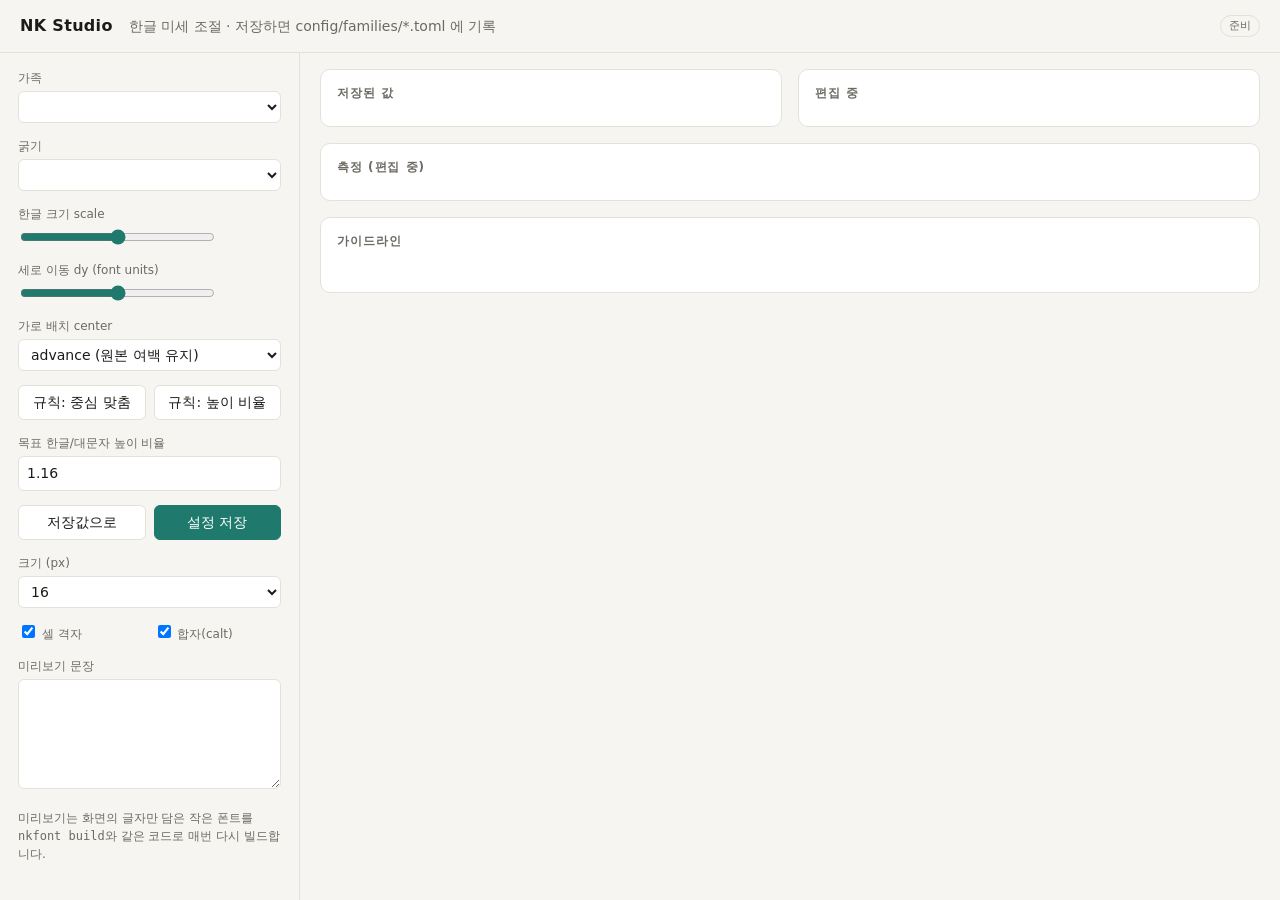
==== src/nkfont/studio/static/index.html @ 0927cf05 "Add NK Serif and NK Pixel prototypes, NK Studio tuning UI and Pages site - NK Serif: IBM Plex Mono +" ====
<!doctype html>
<html lang="ko">
<head>
<meta charset="utf-8">
<meta name="viewport" content="width=device-width, initial-scale=1">
<title>NK Studio</title>
<style>
:root{--bg:#f6f5f1;--panel:#fff;--ink:#1c1b19;--mute:#6d6a63;--line:#e4e1d9;--grid:rgba(40,120,110,.13);--acc:#1f7a6d;--acc2:#c2571a;--guide:rgba(194,87,26,.55);--guide2:rgba(31,122,109,.6)}
@media (prefers-color-scheme:dark){:root{--bg:#121311;--panel:#1b1c1a;--ink:#ecebe6;--mute:#9a978f;--line:#2d2e2b;--grid:rgba(90,200,180,.12);--acc:#5cc6b4;--acc2:#f08a4b;--guide:rgba(240,138,75,.6);--guide2:rgba(92,198,180,.6)}}
*{box-sizing:border-box}body{margin:0;background:var(--bg);color:var(--ink);font:14px/1.5 system-ui,-apple-system,"Apple SD Gothic Neo","Noto Sans KR",sans-serif}
header{display:flex;align-items:center;gap:16px;padding:14px 20px;border-bottom:1px solid var(--line)}
header b{font-size:16px;letter-spacing:.02em}header span{color:var(--mute)}
main{display:grid;grid-template-columns:300px 1fr;min-height:calc(100vh - 53px)}
aside{border-right:1px solid var(--line);padding:16px 18px;display:flex;flex-direction:column;gap:14px}
section{padding:16px 20px;display:flex;flex-direction:column;gap:16px;min-width:0}
label{display:block;font-size:12px;color:var(--mute);margin-bottom:4px}
select,textarea,button,input[type=number]{font:inherit;color:inherit;background:var(--panel);border:1px solid var(--line);border-radius:6px;padding:6px 8px}
select{width:100%}textarea{width:100%;min-height:110px;font-family:ui-monospace,monospace;font-size:12px}
.row{display:flex;gap:8px;align-items:center}.row>*{flex:1}
input[type=range]{width:100%;accent-color:var(--acc)}
.val{font-variant-numeric:tabular-nums;font-family:ui-monospace,monospace;min-width:56px;text-align:right;flex:0 0 auto}
button{cursor:pointer}button.primary{background:var(--acc);border-color:var(--acc);color:#fff}
button:disabled{opacity:.45;cursor:default}
.card{background:var(--panel);border:1px solid var(--line);border-radius:10px;padding:14px 16px;overflow:auto}
.card h3{margin:0 0 10px;font-size:12px;font-weight:600;color:var(--mute);text-transform:uppercase;letter-spacing:.08em}
.pair{display:grid;grid-template-columns:1fr 1fr;gap:16px}
pre.spec{margin:0;white-space:pre;background-image:linear-gradient(to right,var(--grid) 1px,transparent 1px);background-size:1ch 100%;background-position:0 0;width:max-content;min-width:100%}
pre.spec.nogrid{background-image:none}
pre.spec .ln{display:block;box-shadow:inset 0 -1px 0 var(--grid)}
.insp{position:relative;white-space:pre;width:max-content}
.guide{position:absolute;left:0;right:0;height:0;border-top:1px dashed var(--guide)}
.guide.g2{border-top-color:var(--guide2)}
.guide i{position:absolute;right:100%;margin-right:6px;transform:translateY(-50%);font:10px ui-monospace,monospace;color:var(--mute);font-style:normal;white-space:nowrap}
.inspwrap{padding:4px 0 14px 90px;overflow:auto}
.metrics{display:grid;grid-template-columns:repeat(auto-fill,minmax(150px,1fr));gap:8px}
.metric{border:1px solid var(--line);border-radius:8px;padding:8px 10px}.metric b{display:block;font:600 18px ui-monospace,monospace}.metric span{font-size:11px;color:var(--mute)}
.hint{font-size:12px;color:var(--mute)}.err{color:#c0392b;font-size:12px;white-space:pre-wrap}
.pill{font-size:11px;padding:2px 8px;border-radius:99px;border:1px solid var(--line);color:var(--mute)}
@media (max-width:900px){main{grid-template-columns:1fr}aside{border-right:0;border-bottom:1px solid var(--line)}.pair{grid-template-columns:1fr}}
</style>
</head>
<body>
<header><b>NK Studio</b><span>한글 미세 조절 · 저장하면 config/families/*.toml 에 기록</span><span id="status" class="pill" style="margin-left:auto">준비</span></header>
<main>
<aside>
  <div><label>가족</label><select id="family"></select></div>
  <div><label>굵기</label><select id="weight"></select></div>
  <div>
    <label>한글 크기 scale</label>
    <div class="row"><input id="scale" type="range" min="0.84" max="1.10" step="0.005"><span class="val" id="scaleV"></span></div>
  </div>
  <div>
    <label>세로 이동 dy (font units)</label>
    <div class="row"><input id="dy" type="range" min="-100" max="80" step="1"><span class="val" id="dyV"></span></div>
  </div>
  <div><label>가로 배치 center</label>
    <select id="center"><option value="advance">advance (원본 여백 유지)</option><option value="bbox">bbox (외곽 중앙)</option></select></div>
  <div class="row">
    <button id="ruleCenter" title="한글 중심을 영문 대문자 중심에 맞춥니다">규칙: 중심 맞춤</button>
    <button id="ruleCap" title="한글 높이를 대문자 높이의 비율로 맞춥니다">규칙: 높이 비율</button>
  </div>
  <div><label>목표 한글/대문자 높이 비율</label><input id="capTarget" type="number" step="0.01" value="1.16" style="width:100%"></div>
  <div class="row"><button id="reset">저장값으로</button><button class="primary" id="save">설정 저장</button></div>
  <div><label>크기 (px)</label><select id="size"><option>12</option><option>14</option><option selected>16</option><option>20</option><option>28</option><option>40</option></select></div>
  <div class="row"><label style="margin:0"><input type="checkbox" id="grid" checked> 셀 격자</label><label style="margin:0"><input type="checkbox" id="liga" checked> 합자(calt)</label></div>
  <div><label>미리보기 문장</label><textarea id="text"></textarea></div>
  <div class="hint">미리보기는 화면의 글자만 담은 작은 폰트를 <code>nkfont build</code>와 같은 코드로 매번 다시 빌드합니다.</div>
  <div id="err" class="err"></div>
</aside>
<section>
  <div class="pair">
    <div class="card"><h3>저장된 값 <span id="savedLbl"></span></h3><pre class="spec" id="specA"></pre></div>
    <div class="card"><h3>편집 중 <span id="editLbl"></span></h3><pre class="spec" id="specB"></pre></div>
  </div>
  <div class="card"><h3>측정 (편집 중)</h3><div class="metrics" id="metrics"></div></div>
  <div class="card"><h3>가이드라인</h3><div class="inspwrap"><div class="insp" id="insp"></div></div></div>
</section>
</main>
<script>
const $ = (id) => document.getElementById(id);
let families = [], saved = {}, metricsB = null, seq = 0, timer = null;

function fam() { return families.find(f => f.id === $("family").value); }
function params() { return { scale: +$("scale").value, dy: +$("dy").value, center: $("center").value }; }
function setStatus(t) { $("status").textContent = t; }

async function api(path, body) {
  const r = await fetch(path, body ? { method: "POST", headers: { "Content-Type": "application/json" }, body: JSON.stringify(body) } : {});
  const j = await r.json();
  if (j.error) throw new Error(j.error);
  return j;
}

async function loadFace(name, b64) {
  const bytes = Uint8Array.from(atob(b64), c => c.charCodeAt(0));
  const face = new FontFace(name, bytes.buffer);
  await face.load();
  for (const f of [...document.fonts]) if (f.family === name || f.family === `"${name}"`) document.fonts.delete(f);
  document.fonts.add(face);
}

function renderSpec(el, faceName, m) {
  const size = +$("size").value;
  el.style.fontFamily = `"${faceName}", monospace`;
  el.style.fontSize = size + "px";
  el.style.lineHeight = ((m.ascent - m.descent) / m.upm).toFixed(4);
  el.style.fontFeatureSettings = $("liga").checked ? "normal" : '"calt" 0, "liga" 0';
  el.classList.toggle("nogrid", !$("grid").checked);
  el.innerHTML = "";
  for (const line of $("text").value.split("\n")) {
    const s = document.createElement("span"); s.className = "ln"; s.textContent = line || " "; el.appendChild(s);
  }
}

function renderInspector(faceName, m) {
  const el = $("insp"), fs = 160, k = fs / m.upm;
  el.innerHTML = "";
  el.style.fontFamily = `"${faceName}", monospace`;
  el.style.fontSize = fs + "px";
  el.style.lineHeight = ((m.ascent - m.descent) / m.upm).toFixed(4);
  el.style.height = ((m.ascent - m.descent) * k) + "px";
  el.appendChild(document.createTextNode("Hx한를가"));
  const base = m.ascent * k;
  const lines = [["ascent", m.ascent, 0], ["cap", m.cap_top, 0], ["x-height", m.x_top, 0], ["baseline", 0, 0], ["descent", m.descent, 0],
                 ["한 top", m.han_mid_top, 1], ["한 bottom", m.han_mid_bottom, 1]];
  for (const [label, v, g2] of lines) {
    if (v === undefined) continue;
    const d = document.createElement("div"); d.className = "guide" + (g2 ? " g2" : "");
    d.style.top = (base - v * k) + "px"; d.innerHTML = `<i>${label} ${v}</i>`; el.appendChild(d);
  }
}

function renderMetrics(m, ms) {
  const items = [["한글/대문자 높이", m.hangul_to_cap], ["중심 차이 (units)", m.center_offset], ["한 top / bottom", `${m.han_mid_top} / ${m.han_mid_bottom}`],
                 ["대문자 / x높이", `${m.cap_top} / ${m.x_top}`], ["셀 폭 half", m.half], ["빌드 시간", ms + " ms"]];
  $("metrics").innerHTML = items.map(([k, v]) => `<div class="metric"><b>${v ?? "–"}</b><span>${k}</span></div>`).join("");
}

async function refresh(which = "both") {
  const f = fam(); if (!f) return;
  const my = ++seq; $("err").textContent = ""; setStatus("빌드 중…");
  const text = $("text").value, weight = $("weight").value;
  try {
    const jobs = [];
    if (which !== "edit") jobs.push(api("/api/preview", { family: f.id, weight, text, ...saved }).then(async r => { if (my !== seq && which === "both") return; await loadFace("NKSaved", r.font); renderSpec($("specA"), "NKSaved", r.metrics); }));
    jobs.push(api("/api/preview", { family: f.id, weight, text, ...params() }).then(async r => {
      if (my !== seq) return;
      await loadFace("NKEdit", r.font); metricsB = r.metrics;
      renderSpec($("specB"), "NKEdit", r.metrics); renderInspector("NKEdit", r.metrics); renderMetrics(r.metrics, r.ms);
    }));
    await Promise.all(jobs);
    if (my === seq) setStatus("완료");
  } catch (e) { $("err").textContent = e.message; setStatus("오류"); }
}

function syncLabels() {
  const p = params();
  $("scaleV").textContent = p.scale.toFixed(3); $("dyV").textContent = p.dy;
  $("savedLbl").textContent = saved.scale !== undefined ? `scale ${saved.scale} · dy ${saved.dy}` : "";
  $("editLbl").textContent = `scale ${p.scale.toFixed(3)} · dy ${p.dy}`;
}

function onFamily() {
  const f = fam();
  $("weight").innerHTML = f.weights.map(w => `<option>${w}</option>`).join("");
  saved = f.kind === "pixel" ? {} : { scale: f.hangul.scale ?? 0.96, dy: f.hangul.dy ?? 0, center: f.hangul.center ?? "advance" };
  const pixel = f.kind === "pixel";
  for (const id of ["scale", "dy", "center", "ruleCenter", "ruleCap", "save", "reset"]) $(id).disabled = pixel;
  if (pixel) { $("size").innerHTML = [16, 32, 48, 64].map(s => `<option>${s}</option>`).join(""); }
  else if ($("size").options.length !== 6) { $("size").innerHTML = [12, 14, 16, 20, 28, 40].map(s => `<option ${s === 16 ? "selected" : ""}>${s}</option>`).join(""); }
  resetEdit(); refresh();
}

function resetEdit() {
  if (saved.scale !== undefined) { $("scale").value = saved.scale; $("dy").value = saved.dy; $("center").value = saved.center; }
  syncLabels();
}

function schedule() { syncLabels(); clearTimeout(timer); timer = setTimeout(() => refresh("edit"), 120); }

$("family").onchange = onFamily;
$("weight").onchange = () => refresh();
for (const id of ["scale", "dy", "center"]) $(id).oninput = schedule;
$("text").oninput = () => { clearTimeout(timer); timer = setTimeout(() => refresh(), 300); };
for (const id of ["size", "grid", "liga"]) $(id).onchange = () => refresh();
$("reset").onclick = () => { resetEdit(); refresh("edit"); };
$("ruleCenter").onclick = () => { if (!metricsB) return; $("dy").value = Math.round(+$("dy").value - metricsB.center_offset); schedule(); };
$("ruleCap").onclick = () => {
  if (!metricsB) return;
  const target = +$("capTarget").value, cur = metricsB.hangul_to_cap;
  $("scale").value = (+$("scale").value * target / cur).toFixed(3); schedule();
};
$("save").onclick = async () => {
  const f = fam();
  try {
    const r = await api("/api/save", { family: f.id, ...params() });
    saved = params(); f.hangul = { ...f.hangul, ...saved }; syncLabels(); refresh("saved");
    setStatus("저장됨 → " + r.saved);
  } catch (e) { $("err").textContent = e.message; }
};

(async () => {
  const r = await api("/api/families");
  families = r.families; $("text").value = r.text;
  $("family").innerHTML = families.map(f => `<option value="${f.id}">${f.family}</option>`).join("");
  onFamily();
})();
</script>
</body>
</html>
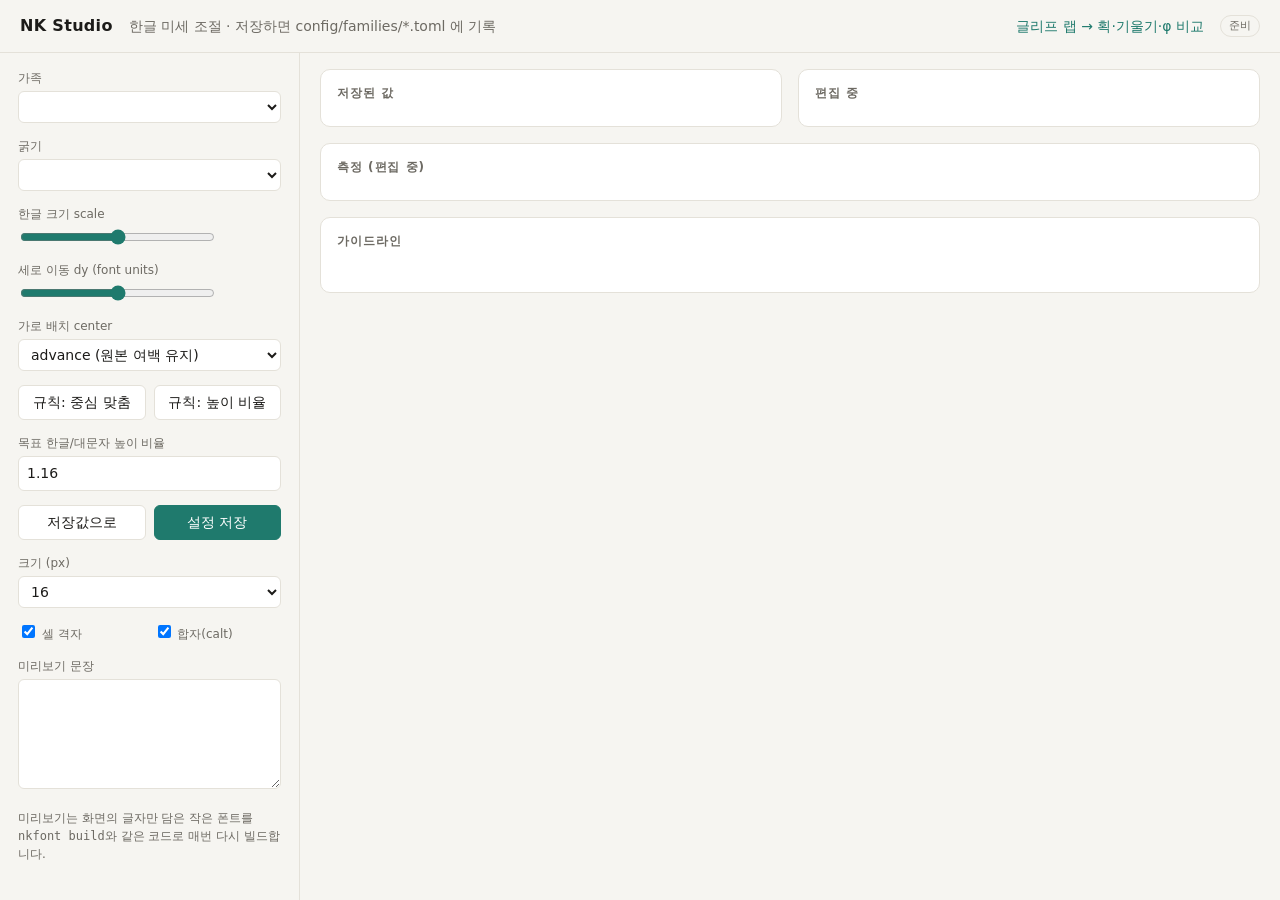
==== commit c8f26450: "Add Glyph Lab, golden-ratio proportion rules and Hangul width/slant/grade knobs - nkfont studio /lab" ====
--- a/src/nkfont/studio/static/index.html
+++ b/src/nkfont/studio/static/index.html
@@ -40,7 +40,7 @@
 </style>
 </head>
 <body>
-<header><b>NK Studio</b><span>한글 미세 조절 · 저장하면 config/families/*.toml 에 기록</span><span id="status" class="pill" style="margin-left:auto">준비</span></header>
+<header><b>NK Studio</b><span>한글 미세 조절 · 저장하면 config/families/*.toml 에 기록</span><a href="/lab" style="margin-left:auto;color:var(--acc);text-decoration:none">글리프 랩 → 획·기울기·φ 비교</a><span id="status" class="pill">준비</span></header>
 <main>
 <aside>
   <div><label>가족</label><select id="family"></select></div>
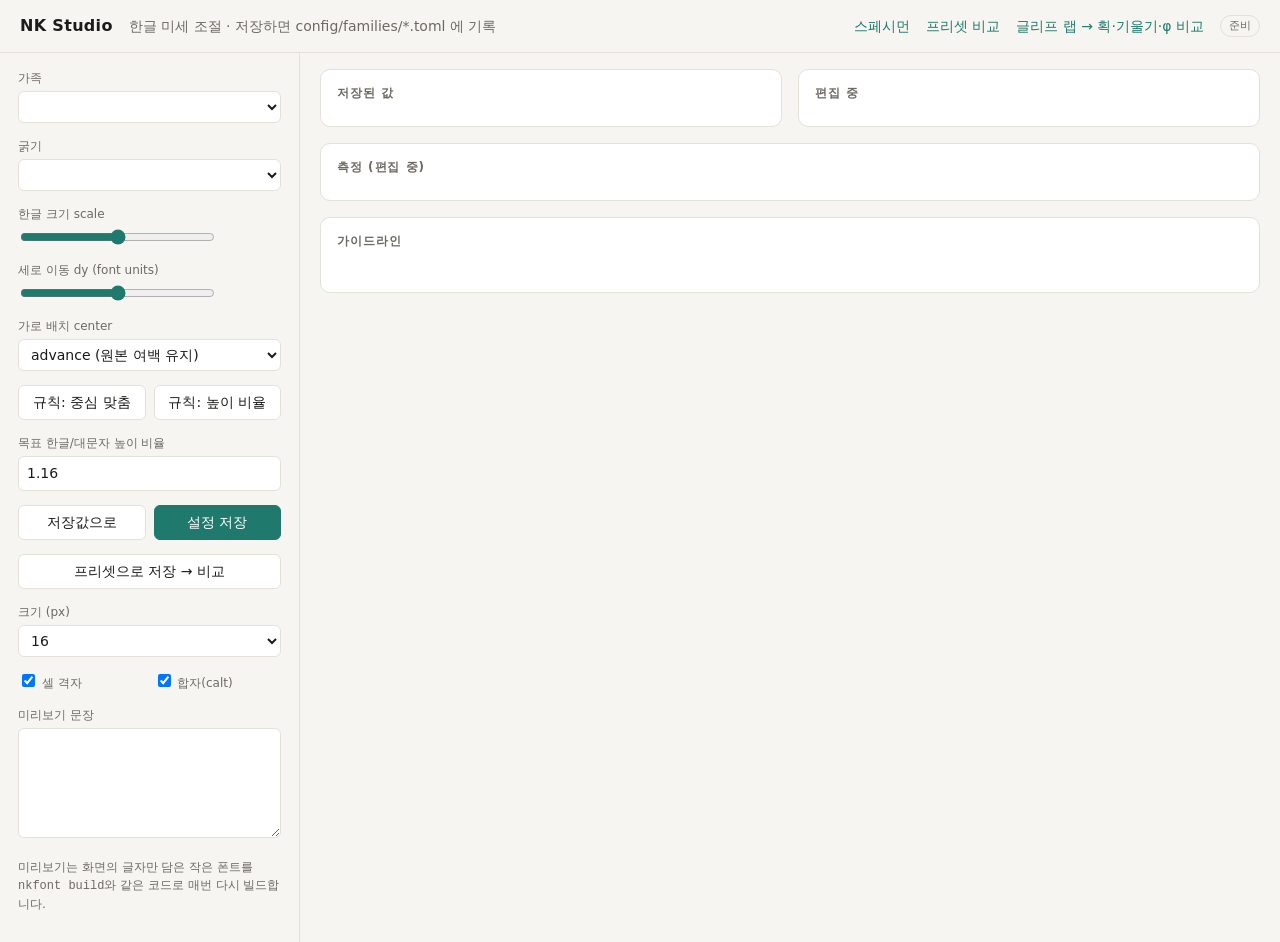
==== commit ce090315: "Add preset comparison, specimen workbench and NK Studio desktop app - config/presets/*.toml: named f" ====
--- a/src/nkfont/studio/static/index.html
+++ b/src/nkfont/studio/static/index.html
@@ -40,14 +40,14 @@
 </style>
 </head>
 <body>
-<header><b>NK Studio</b><span>한글 미세 조절 · 저장하면 config/families/*.toml 에 기록</span><a href="/lab" style="margin-left:auto;color:var(--acc);text-decoration:none">글리프 랩 → 획·기울기·φ 비교</a><span id="status" class="pill">준비</span></header>
+<header><b>NK Studio</b><span>한글 미세 조절 · 저장하면 config/families/*.toml 에 기록</span><a href="/specimen" style="margin-left:auto;color:var(--acc);text-decoration:none">스페시먼</a><a href="/presets" style="color:var(--acc);text-decoration:none">프리셋 비교</a><a href="/lab" style="color:var(--acc);text-decoration:none">글리프 랩 → 획·기울기·φ 비교</a><span id="status" class="pill">준비</span></header>
 <main>
 <aside>
   <div><label>가족</label><select id="family"></select></div>
   <div><label>굵기</label><select id="weight"></select></div>
   <div>
     <label>한글 크기 scale</label>
-    <div class="row"><input id="scale" type="range" min="0.84" max="1.10" step="0.005"><span class="val" id="scaleV"></span></div>
+    <div class="row"><input id="scale" type="range" min="0.80" max="1.20" step="0.005"><span class="val" id="scaleV"></span></div>
   </div>
   <div>
     <label>세로 이동 dy (font units)</label>
@@ -61,6 +61,7 @@
   </div>
   <div><label>목표 한글/대문자 높이 비율</label><input id="capTarget" type="number" step="0.01" value="1.16" style="width:100%"></div>
   <div class="row"><button id="reset">저장값으로</button><button class="primary" id="save">설정 저장</button></div>
+  <button id="asPreset" title="지금 값을 config/presets/ 에 프리셋으로 저장하고 프리셋 비교 화면에서 나란히 봅니다">프리셋으로 저장 → 비교</button>
   <div><label>크기 (px)</label><select id="size"><option>12</option><option>14</option><option selected>16</option><option>20</option><option>28</option><option>40</option></select></div>
   <div class="row"><label style="margin:0"><input type="checkbox" id="grid" checked> 셀 격자</label><label style="margin:0"><input type="checkbox" id="liga" checked> 합자(calt)</label></div>
   <div><label>미리보기 문장</label><textarea id="text"></textarea></div>
@@ -199,11 +200,28 @@
   } catch (e) { $("err").textContent = e.message; }
 };
 
+$("asPreset").onclick = async () => {
+  const f = fam(), label = prompt("프리셋 이름", `${f.family} ${$("weight").value} scale ${(+$("scale").value).toFixed(3)}`);
+  if (!label) return;
+  try {
+    const r = await api("/api/presets/save", { label, family: f.id, weight: $("weight").value, hangul: f.kind === "pixel" ? {} : params(), features: [] });
+    location.href = "/presets#" + r.preset.id;
+  } catch (e) { $("err").textContent = e.message; }
+};
+
 (async () => {
   const r = await api("/api/families");
   families = r.families; $("text").value = r.text;
   $("family").innerHTML = families.map(f => `<option value="${f.id}">${f.family}</option>`).join("");
+  // Opened from the preset page ("Studio에서 열기"): ?family=&weight=&scale=&dy=&center=
+  const q = new URLSearchParams(location.search);
+  if (q.get("family") && families.some(f => f.id === q.get("family"))) $("family").value = q.get("family");
   onFamily();
+  if (q.get("weight") && fam().weights.includes(q.get("weight"))) $("weight").value = q.get("weight");
+  if (q.has("scale")) $("scale").value = q.get("scale");
+  if (q.has("dy")) $("dy").value = q.get("dy");
+  if (q.has("center")) $("center").value = q.get("center");
+  if ([...q.keys()].length) schedule();
 })();
 </script>
 </body>
